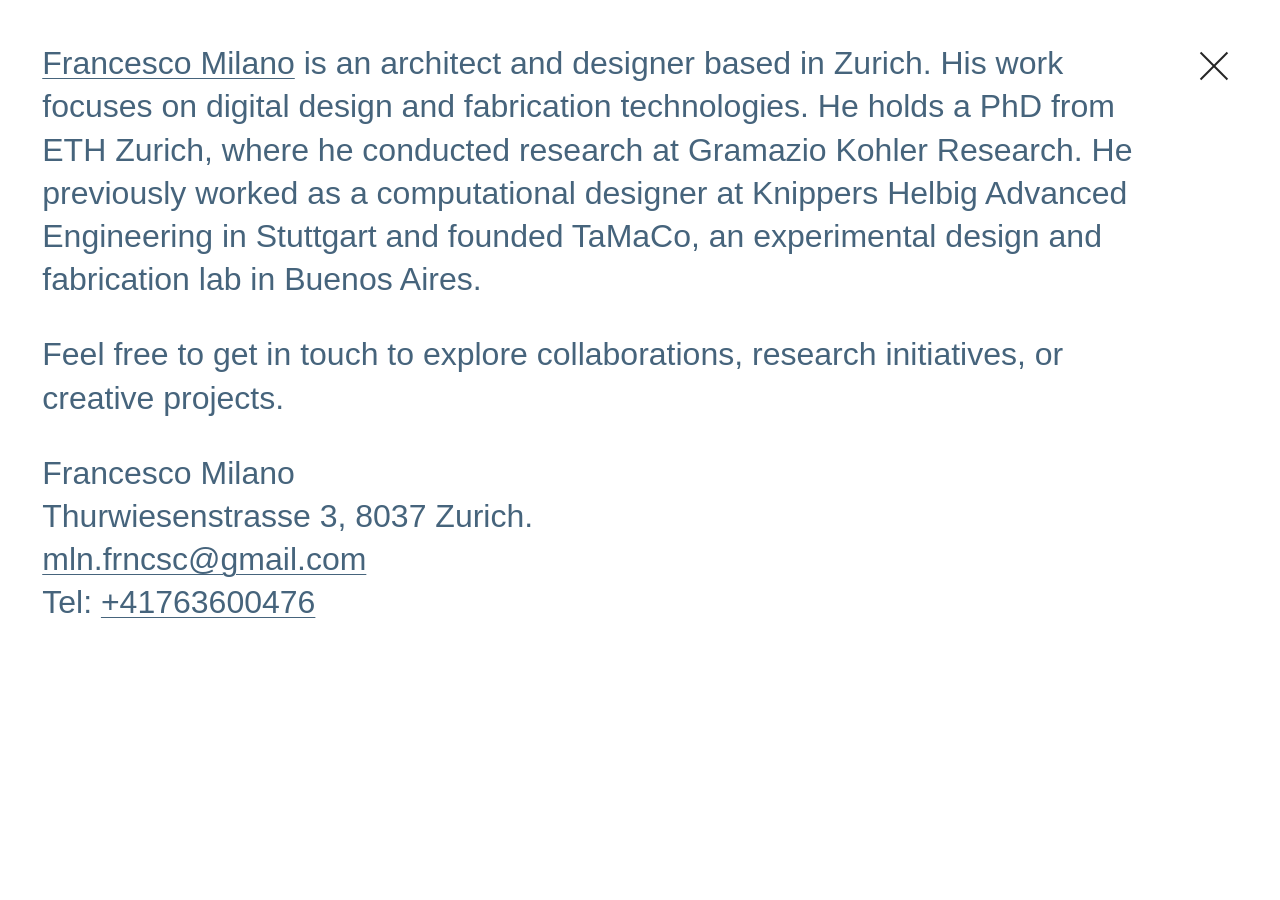
==== about.html @ bce86efb "bio" ====
<!doctype html>
<html lang="en">
  <head>
    <meta charset="utf-8">
    <meta name="viewport" content="width=device-width, initial-scale=1">
    <meta name="description" content="Francesco Milano is an architect and designer based in Zurich. Biography and contact information.">
    <title>Biography — Francesco Milano</title>
    <link rel="stylesheet" href="./styles.css">
  </head>
  <body class="about-page">
    <a class="close-project" href="./index.html" aria-label="Close biography and return to homepage"></a>
    <main>
      <article class="biography" aria-label="Biography and contact information">
        <p><a href="https://francescomilano.ch/#about">Francesco Milano</a> is an architect and designer based in Zurich. His work focuses on digital design and fabrication technologies. He holds a PhD from ETH Zurich, where he conducted research at Gramazio Kohler Research. He previously worked as a computational designer at Knippers Helbig Advanced Engineering in Stuttgart and founded TaMaCo, an experimental design and fabrication lab in Buenos Aires.</p>
        <p>Feel free to get in touch to explore collaborations, research initiatives, or creative projects.</p>
        <address>
          Francesco Milano<br>
          Thurwiesenstrasse 3, 8037 Zurich.<br>
          <a href="mailto:mln.frncsc@gmail.com">mln.frncsc@gmail.com</a><br>
          Tel: <a href="tel:+41763600476">+41763600476</a>
        </address>
      </article>
    </main>
  </body>
</html>
---- styles.css ----
:root {
  font-family: "Helvetica Neue", Helvetica, Arial, sans-serif;
  color: #252525;
  background: #fff;
  font-synthesis: none;
}

* { box-sizing: border-box; }

body {
  margin: 0;
  min-height: 100vh;
  min-height: 100svh;
  padding: clamp(24px, 3.3vw, 68px);
  display: flex;
  flex-direction: column;
}

header, main { position: relative; z-index: 1; }
header { pointer-events: none; }
.home-name { pointer-events: auto; color: inherit; text-decoration: none; }
.home-name:focus-visible { outline: 2px solid currentColor; outline-offset: 6px; }
h1 {
  margin: 0;
  font-size: clamp(36px, 4.15vw, 88px);
  line-height: 1.08;
  letter-spacing: -0.035em;
  font-weight: 700;
}

main { margin-top: auto; padding-top: 120px; }
#projects {
  font-size: clamp(21px, 1.55vw, 34px);
  line-height: 1.3;
  letter-spacing: 0.005em;
}
.project {
  display: inline;
  padding: 0;
  border: 0;
  background: none;
  color: inherit;
  font: inherit;
  text-align: left;
  text-decoration: none;
  cursor: pointer;
  -webkit-tap-highlight-color: transparent;
}
.project-title { font-weight: 400; }
.project-subtitle { color: #777; font-weight: 300; }
/* Thicken the lettering without changing glyph widths or line wrapping. */
.project.is-active .project-title { -webkit-text-stroke: 0.025em currentColor; }
.project:focus-visible { outline: 1px solid currentColor; outline-offset: 4px; }

.preview {
  position: fixed;
  inset: 0;
  display: grid;
  place-items: center;
  pointer-events: none;
  z-index: 0;
  visibility: hidden;
}
.preview.is-visible { visibility: visible; }
.preview img {
  display: block;
  width: 34vw;
  max-width: 800px;
  max-height: 56vh;
  object-fit: contain;
}

.project-page main { margin-top: 0; padding-top: 0; }
.project-heading { padding-right: 70px; }
.project-page h1 { overflow-wrap: anywhere; }
.project-page .subtitle {
  margin: 16px 0 32px;
  color: #777;
  font-size: clamp(22px, 2.2vw, 44px);
  font-weight: 300;
  line-height: 1.25;
}
.credits { margin: 0; font-size: 16px; line-height: 1.6; color: #777; }
.credits dt { color: #252525; }
.credits dd { margin: 0 0 12px; }
.close-project {
  position: fixed;
  top: clamp(24px, 3.3vw, 68px);
  right: clamp(24px, 3.3vw, 68px);
  width: 48px;
  height: 48px;
  z-index: 3;
  background: #fff;
  color: #252525;
}
.close-project::before, .close-project::after {
  content: "";
  position: absolute;
  top: 23px;
  left: 5px;
  width: 38px;
  height: 2px;
  background: currentColor;
  transform: rotate(45deg);
}
.close-project::after { transform: rotate(-45deg); }
.close-project:focus-visible { outline: 2px solid currentColor; outline-offset: 4px; }
.project-content { margin-top: clamp(48px, 7vw, 140px); }
.content-block { margin: 0 0 clamp(28px, 4vw, 80px); }
.content-block img { display: block; width: 100%; height: auto; }
.image-row { display: grid; grid-template-columns: repeat(var(--columns), minmax(0, 1fr)); gap: clamp(10px, 1.5vw, 30px); }
.image-row figure { margin: 0; }
.content-block figcaption { margin-top: 10px; color: #777; font-size: 14px; line-height: 1.4; }
.text-block { max-width: 850px; font-size: clamp(20px, 1.6vw, 30px); line-height: 1.5; white-space: pre-line; }

.about-page { color: #46647c; }
.about-page main { margin-top: 0; padding-top: 0; padding-right: 70px; }
.biography { max-width: 1250px; font-size: clamp(24px, 2.5vw, 48px); line-height: 1.35; font-weight: 300; }
.biography p { margin: 0 0 1em; }
.biography a { color: inherit; text-decoration-thickness: 1px; text-underline-offset: 0.12em; }
.biography a:hover { text-decoration-thickness: 2px; }
.biography address { font: inherit; overflow-wrap: anywhere; }

@media (max-width: 600px) {
  body { padding: 28px 22px; }
  h1 { font-size: clamp(34px, 8.5vw, 50px); }
  main { padding-top: 220px; }
  #projects { font-size: 22px; line-height: 1.4; }
  .preview img { width: 82vw; max-height: 45svh; }
  .project-page main { padding-top: 0; }
  .close-project { top: 28px; right: 22px; width: 36px; height: 36px; }
  .close-project::before, .close-project::after { top: 17px; left: 3px; width: 30px; }
  .project-heading { padding-right: 50px; }
  .image-row { grid-template-columns: repeat(2, minmax(0, 1fr)); }
  .about-page main { padding-top: 0; padding-right: 0; }
  .biography p:first-child { padding-right: 48px; }
}
@media (max-width: 380px) {
  .image-row { grid-template-columns: 1fr; }
}
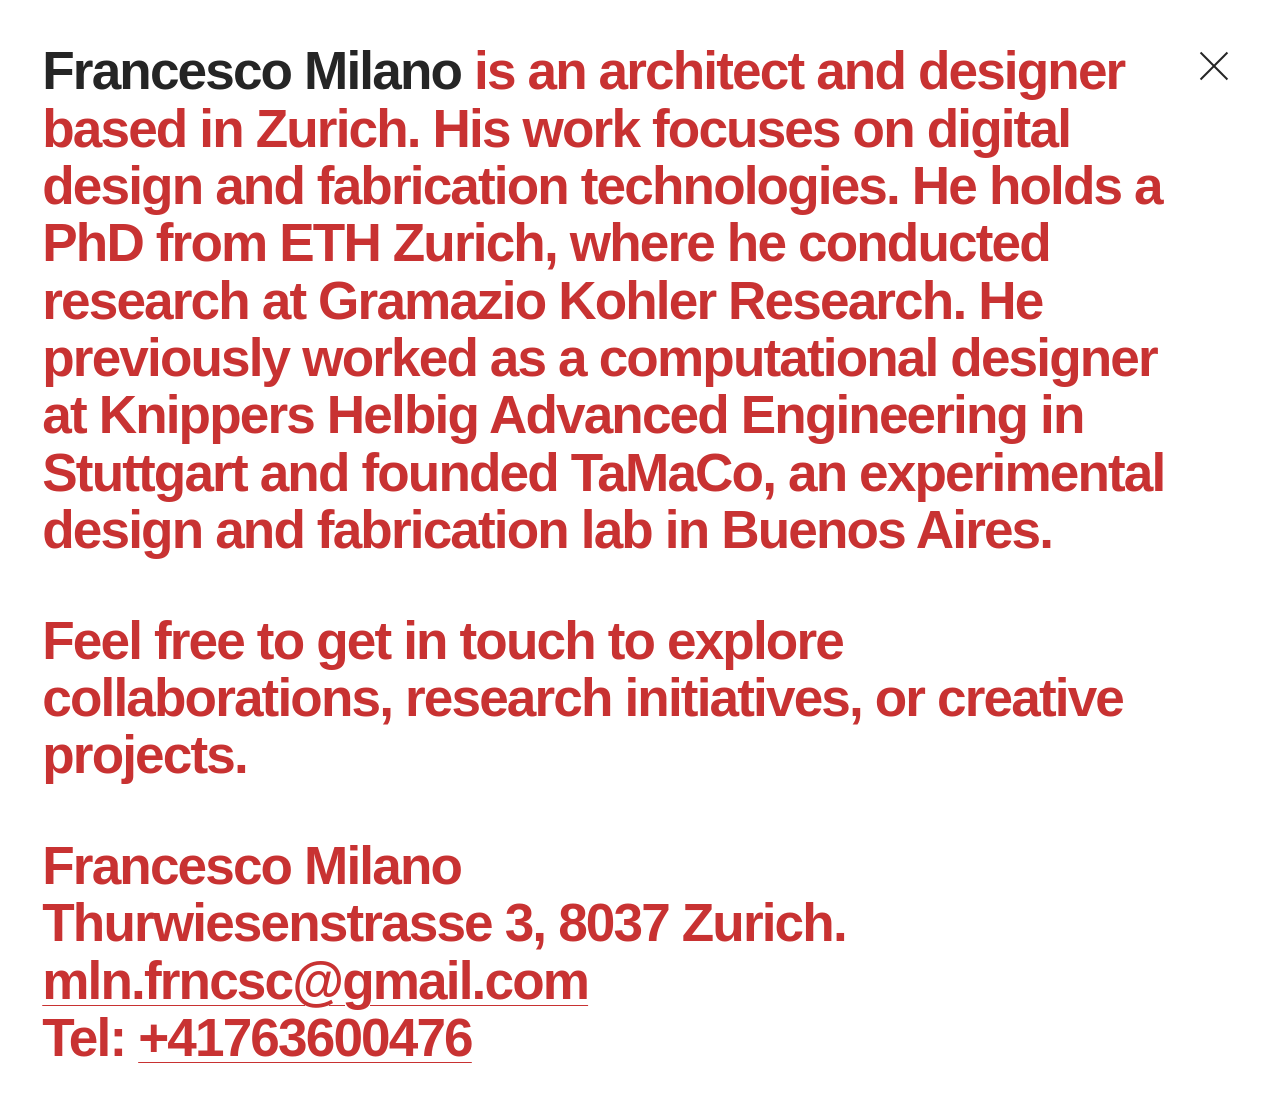
==== commit 9a57a40b: "bio 2" ====
--- a/about.html
+++ b/about.html
@@ -11,7 +11,7 @@
     <a class="close-project" href="./index.html" aria-label="Close biography and return to homepage"></a>
     <main>
       <article class="biography" aria-label="Biography and contact information">
-        <p><a href="https://francescomilano.ch/#about">Francesco Milano</a> is an architect and designer based in Zurich. His work focuses on digital design and fabrication technologies. He holds a PhD from ETH Zurich, where he conducted research at Gramazio Kohler Research. He previously worked as a computational designer at Knippers Helbig Advanced Engineering in Stuttgart and founded TaMaCo, an experimental design and fabrication lab in Buenos Aires.</p>
+        <p><a class="biography-name" href="https://francescomilano.ch/#about">Francesco Milano</a> is an architect and designer based in Zurich. His work focuses on digital design and fabrication technologies. He holds a PhD from ETH Zurich, where he conducted research at Gramazio Kohler Research. He previously worked as a computational designer at Knippers Helbig Advanced Engineering in Stuttgart and founded TaMaCo, an experimental design and fabrication lab in Buenos Aires.</p>
         <p>Feel free to get in touch to explore collaborations, research initiatives, or creative projects.</p>
         <address>
           Francesco Milano<br>
--- a/styles.css
+++ b/styles.css
@@ -113,11 +113,18 @@
 .content-block figcaption { margin-top: 10px; color: #777; font-size: 14px; line-height: 1.4; }
 .text-block { max-width: 850px; font-size: clamp(20px, 1.6vw, 30px); line-height: 1.5; white-space: pre-line; }
 
-.about-page { color: #46647c; }
+.about-page { color: #c83232; }
 .about-page main { margin-top: 0; padding-top: 0; padding-right: 70px; }
-.biography { max-width: 1250px; font-size: clamp(24px, 2.5vw, 48px); line-height: 1.35; font-weight: 300; }
+.biography {
+  font-size: clamp(36px, 4.15vw, 88px);
+  line-height: 1.08;
+  letter-spacing: -0.035em;
+  font-weight: 700;
+  text-align: left;
+}
 .biography p { margin: 0 0 1em; }
 .biography a { color: inherit; text-decoration-thickness: 1px; text-underline-offset: 0.12em; }
+.biography .biography-name { color: #252525; text-decoration: none; }
 .biography a:hover { text-decoration-thickness: 2px; }
 .biography address { font: inherit; overflow-wrap: anywhere; }
 
@@ -133,7 +140,8 @@
   .project-heading { padding-right: 50px; }
   .image-row { grid-template-columns: repeat(2, minmax(0, 1fr)); }
   .about-page main { padding-top: 0; padding-right: 0; }
-  .biography p:first-child { padding-right: 48px; }
+  .biography { font-size: clamp(34px, 8.5vw, 50px); }
+  .about-page main { padding-right: 48px; }
 }
 @media (max-width: 380px) {
   .image-row { grid-template-columns: 1fr; }
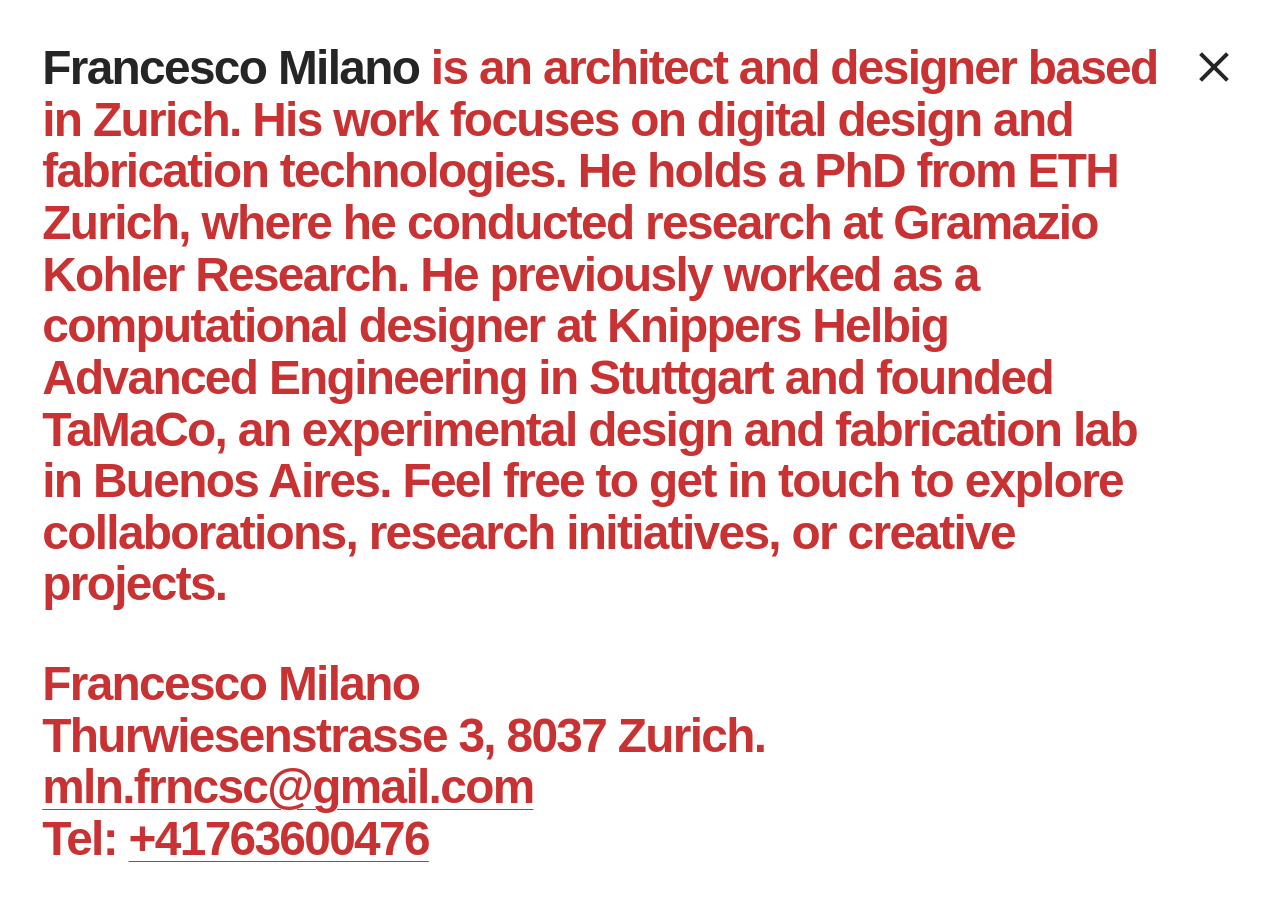
==== commit 8516055c: "bibliography" ====
--- a/about.html
+++ b/about.html
@@ -11,8 +11,7 @@
     <a class="close-project" href="./index.html" aria-label="Close biography and return to homepage"></a>
     <main>
       <article class="biography" aria-label="Biography and contact information">
-        <p><a class="biography-name" href="https://francescomilano.ch/#about">Francesco Milano</a> is an architect and designer based in Zurich. His work focuses on digital design and fabrication technologies. He holds a PhD from ETH Zurich, where he conducted research at Gramazio Kohler Research. He previously worked as a computational designer at Knippers Helbig Advanced Engineering in Stuttgart and founded TaMaCo, an experimental design and fabrication lab in Buenos Aires.</p>
-        <p>Feel free to get in touch to explore collaborations, research initiatives, or creative projects.</p>
+        <p><span class="biography-name">Francesco Milano</span> is an architect and designer based in Zurich. His work focuses on digital design and fabrication technologies. He holds a PhD from ETH Zurich, where he conducted research at Gramazio Kohler Research. He previously worked as a computational designer at Knippers Helbig Advanced Engineering in Stuttgart and founded TaMaCo, an experimental design and fabrication lab in Buenos Aires. Feel free to get in touch to explore collaborations, research initiatives, or creative projects.</p>
         <address>
           Francesco Milano<br>
           Thurwiesenstrasse 3, 8037 Zurich.<br>
--- a/styles.css
+++ b/styles.css
@@ -19,6 +19,7 @@
 header, main { position: relative; z-index: 1; }
 header { pointer-events: none; }
 .home-name { pointer-events: auto; color: inherit; text-decoration: none; }
+header h1 { font-size: clamp(32.4px, 3.735vw, 79.2px); }
 .home-name:focus-visible { outline: 2px solid currentColor; outline-offset: 6px; }
 h1 {
   margin: 0;
@@ -46,8 +47,8 @@
   cursor: pointer;
   -webkit-tap-highlight-color: transparent;
 }
-.project-title { font-weight: 400; }
-.project-subtitle { color: #777; font-weight: 300; }
+.project-title { font-weight: 700; }
+.project-subtitle { color: #252525; font-weight: 400; }
 /* Thicken the lettering without changing glyph widths or line wrapping. */
 .project.is-active .project-title { -webkit-text-stroke: 0.025em currentColor; }
 .project:focus-visible { outline: 1px solid currentColor; outline-offset: 4px; }
@@ -70,19 +71,39 @@
   object-fit: contain;
 }
 
-.project-page main { margin-top: 0; padding-top: 0; }
-.project-heading { padding-right: 70px; }
-.project-page h1 { overflow-wrap: anywhere; }
+.project-page { --project-gap: clamp(24px, 2vw, 40px); }
+.project-page main {
+  margin-top: 0;
+  padding-top: 0;
+  display: flex;
+  flex-direction: column;
+  gap: var(--project-gap);
+}
+.project-heading {
+  padding-right: 70px;
+  display: flex;
+  flex-direction: column;
+  gap: var(--project-gap);
+}
+.project-page h1 { overflow-wrap: anywhere; line-height: 1; }
 .project-page .subtitle {
-  margin: 16px 0 32px;
-  color: #777;
+  margin: 0;
+  color: #252525;
   font-size: clamp(22px, 2.2vw, 44px);
   font-weight: 300;
-  line-height: 1.25;
+  line-height: 1;
 }
-.credits { margin: 0; font-size: 16px; line-height: 1.6; color: #777; }
-.credits dt { color: #252525; }
-.credits dd { margin: 0 0 12px; }
+.credits { margin: 0; font-size: 16px; line-height: 1; color: #252525; }
+/* Measure heading gaps from the visible letter edges where supported. */
+.project-page h1, .project-page .subtitle, .credits {
+  text-box-trim: trim-both;
+  text-box-edge: cap alphabetic;
+}
+.credits dt { display: inline; color: #252525; }
+.credits dt::after { content: ": "; }
+.credits dd { display: inline; margin: 0; }
+.credits dd:not(:last-child)::after { content: ""; display: block; height: 12px; }
+.credits dd:last-child { margin-bottom: 0; }
 .close-project {
   position: fixed;
   top: clamp(24px, 3.3vw, 68px);
@@ -99,24 +120,35 @@
   top: 23px;
   left: 5px;
   width: 38px;
-  height: 2px;
+  height: 4px;
   background: currentColor;
   transform: rotate(45deg);
 }
 .close-project::after { transform: rotate(-45deg); }
 .close-project:focus-visible { outline: 2px solid currentColor; outline-offset: 4px; }
-.project-content { margin-top: clamp(48px, 7vw, 140px); }
-.content-block { margin: 0 0 clamp(28px, 4vw, 80px); }
+.project-content {
+  display: flex;
+  flex-direction: column;
+  gap: var(--project-gap);
+}
+.content-block { margin: 0; }
 .content-block img { display: block; width: 100%; height: auto; }
+.video-block { aspect-ratio: 16 / 9; }
+.video-block iframe { display: block; width: 100%; height: 100%; border: 0; }
 .image-row { display: grid; grid-template-columns: repeat(var(--columns), minmax(0, 1fr)); gap: clamp(10px, 1.5vw, 30px); }
 .image-row figure { margin: 0; }
 .content-block figcaption { margin-top: 10px; color: #777; font-size: 14px; line-height: 1.4; }
 .text-block { max-width: 850px; font-size: clamp(20px, 1.6vw, 30px); line-height: 1.5; white-space: pre-line; }
+.project-page[data-project="livmats"] .text-block {
+  max-width: none;
+  text-align: justify;
+  hyphens: auto;
+}
 
 .about-page { color: #c83232; }
 .about-page main { margin-top: 0; padding-top: 0; padding-right: 70px; }
 .biography {
-  font-size: clamp(36px, 4.15vw, 88px);
+  font-size: clamp(32.4px, 3.735vw, 79.2px);
   line-height: 1.08;
   letter-spacing: -0.035em;
   font-weight: 700;
@@ -131,6 +163,7 @@
 @media (max-width: 600px) {
   body { padding: 28px 22px; }
   h1 { font-size: clamp(34px, 8.5vw, 50px); }
+  header h1 { font-size: clamp(30.6px, 7.65vw, 45px); }
   main { padding-top: 220px; }
   #projects { font-size: 22px; line-height: 1.4; }
   .preview img { width: 82vw; max-height: 45svh; }
@@ -140,7 +173,7 @@
   .project-heading { padding-right: 50px; }
   .image-row { grid-template-columns: repeat(2, minmax(0, 1fr)); }
   .about-page main { padding-top: 0; padding-right: 0; }
-  .biography { font-size: clamp(34px, 8.5vw, 50px); }
+  .biography { font-size: clamp(30.6px, 7.65vw, 45px); }
   .about-page main { padding-right: 48px; }
 }
 @media (max-width: 380px) {
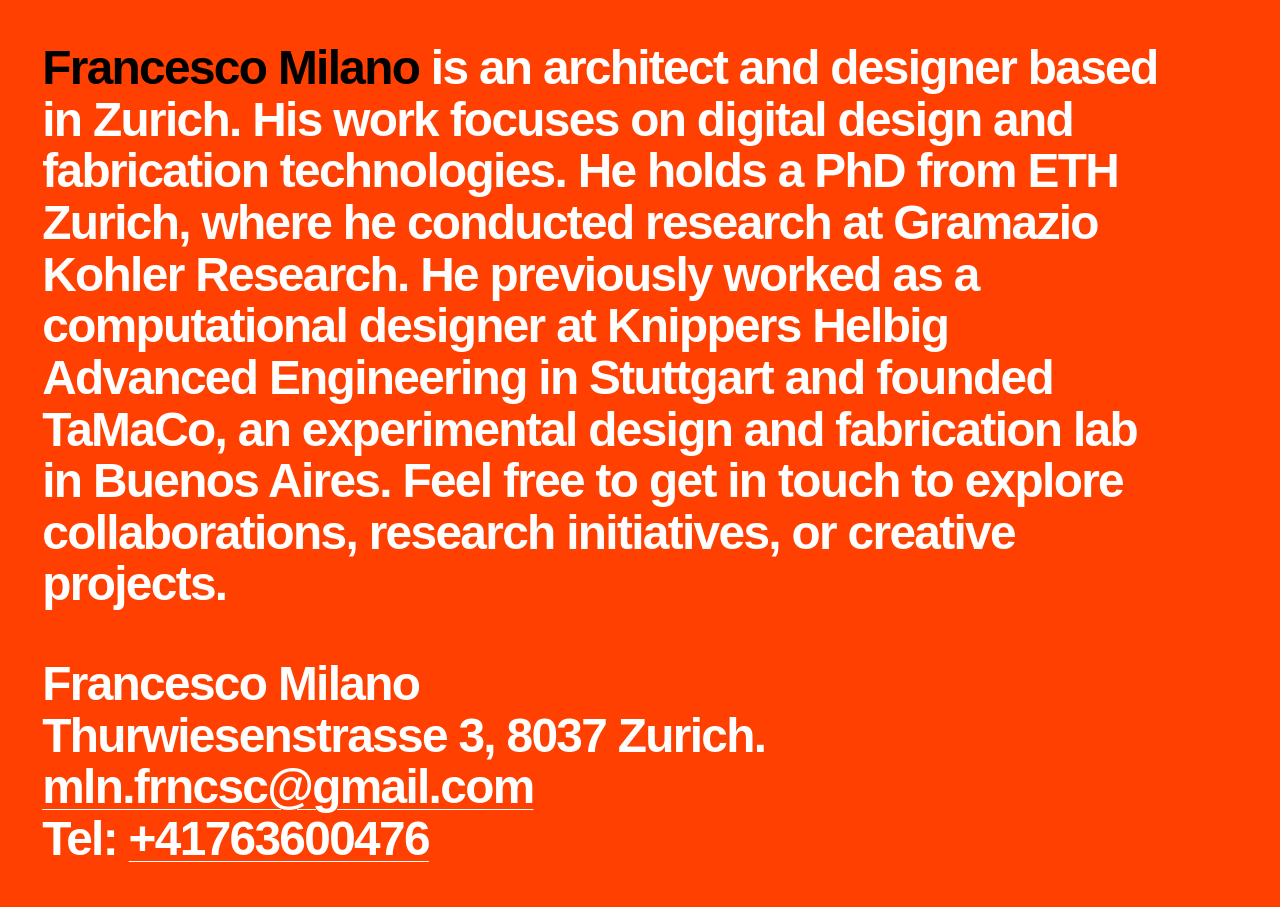
==== commit 959f9a10: "new pages" ====
--- a/about.html
+++ b/about.html
@@ -8,10 +8,9 @@
     <link rel="stylesheet" href="./styles.css">
   </head>
   <body class="about-page">
-    <a class="close-project" href="./index.html" aria-label="Close biography and return to homepage"></a>
     <main>
       <article class="biography" aria-label="Biography and contact information">
-        <p><span class="biography-name">Francesco Milano</span> is an architect and designer based in Zurich. His work focuses on digital design and fabrication technologies. He holds a PhD from ETH Zurich, where he conducted research at Gramazio Kohler Research. He previously worked as a computational designer at Knippers Helbig Advanced Engineering in Stuttgart and founded TaMaCo, an experimental design and fabrication lab in Buenos Aires. Feel free to get in touch to explore collaborations, research initiatives, or creative projects.</p>
+        <p><a class="biography-name" href="./index.html" aria-label="Francesco Milano — return to homepage">Francesco Milano</a> is an architect and designer based in Zurich. His work focuses on digital design and fabrication technologies. He holds a PhD from ETH Zurich, where he conducted research at Gramazio Kohler Research. He previously worked as a computational designer at Knippers Helbig Advanced Engineering in Stuttgart and founded TaMaCo, an experimental design and fabrication lab in Buenos Aires. Feel free to get in touch to explore collaborations, research initiatives, or creative projects.</p>
         <address>
           Francesco Milano<br>
           Thurwiesenstrasse 3, 8037 Zurich.<br>
--- a/styles.css
+++ b/styles.css
@@ -3,6 +3,7 @@
   color: #252525;
   background: #fff;
   font-synthesis: none;
+  --page-side-margin: clamp(24px, 3.3vw, 68px);
 }
 
 * { box-sizing: border-box; }
@@ -11,7 +12,7 @@
   margin: 0;
   min-height: 100vh;
   min-height: 100svh;
-  padding: clamp(24px, 3.3vw, 68px);
+  padding: clamp(24px, 3.3vw, 68px) var(--page-side-margin);
   display: flex;
   flex-direction: column;
 }
@@ -34,6 +35,7 @@
   font-size: clamp(21px, 1.55vw, 34px);
   line-height: 1.3;
   letter-spacing: 0.005em;
+  text-align: left;
 }
 .project {
   display: inline;
@@ -48,6 +50,8 @@
   -webkit-tap-highlight-color: transparent;
 }
 .project-title { font-weight: 700; }
+/* Trailing spacing keeps links flush left when they wrap onto a new line. */
+.project:not(:last-child) { margin-right: 0.75em; }
 .project-subtitle { color: #252525; font-weight: 400; }
 /* Thicken the lettering without changing glyph widths or line wrapping. */
 .project.is-active .project-title { -webkit-text-stroke: 0.025em currentColor; }
@@ -65,13 +69,16 @@
 .preview.is-visible { visibility: visible; }
 .preview img {
   display: block;
-  width: 34vw;
-  max-width: 800px;
-  max-height: 56vh;
+  width: 42vw;
+  max-width: 1000px;
+  max-height: 65vh;
   object-fit: contain;
 }
 
-.project-page { --project-gap: clamp(24px, 2vw, 40px); }
+.project-page {
+  --project-gap: clamp(24px, 2vw, 40px);
+  --page-side-margin: 20vw;
+}
 .project-page main {
   margin-top: 0;
   padding-top: 0;
@@ -79,8 +86,15 @@
   flex-direction: column;
   gap: var(--project-gap);
 }
+.project-home {
+  margin-bottom: var(--project-gap);
+  font-size: clamp(32.4px, 3.735vw, 79.2px);
+  font-weight: 700;
+  line-height: 1.08;
+  letter-spacing: -0.035em;
+}
 .project-heading {
-  padding-right: 70px;
+  padding-right: 0;
   display: flex;
   flex-direction: column;
   gap: var(--project-gap);
@@ -107,7 +121,7 @@
 .close-project {
   position: fixed;
   top: clamp(24px, 3.3vw, 68px);
-  right: clamp(24px, 3.3vw, 68px);
+  right: var(--page-side-margin);
   width: 48px;
   height: 48px;
   z-index: 3;
@@ -138,14 +152,19 @@
 .image-row { display: grid; grid-template-columns: repeat(var(--columns), minmax(0, 1fr)); gap: clamp(10px, 1.5vw, 30px); }
 .image-row figure { margin: 0; }
 .content-block figcaption { margin-top: 10px; color: #777; font-size: 14px; line-height: 1.4; }
-.text-block { max-width: 850px; font-size: clamp(20px, 1.6vw, 30px); line-height: 1.5; white-space: pre-line; }
-.project-page[data-project="livmats"] .text-block {
+.text-block {
   max-width: none;
+  font-size: clamp(20px, 1.6vw, 30px);
+  line-height: 1.5;
+  white-space: pre-line;
   text-align: justify;
   hyphens: auto;
-}
-
-.about-page { color: #c83232; }
+  text-box-trim: trim-both;
+  text-box-edge: cap alphabetic;
+}
+
+.about-page { color: #fff; background: #ff4000; }
+.about-page .close-project { color: #fff; background: #ff4000; }
 .about-page main { margin-top: 0; padding-top: 0; padding-right: 70px; }
 .biography {
   font-size: clamp(32.4px, 3.735vw, 79.2px);
@@ -156,9 +175,16 @@
 }
 .biography p { margin: 0 0 1em; }
 .biography a { color: inherit; text-decoration-thickness: 1px; text-underline-offset: 0.12em; }
-.biography .biography-name { color: #252525; text-decoration: none; }
+.biography .biography-name { color: #000; text-decoration: none; }
 .biography a:hover { text-decoration-thickness: 2px; }
 .biography address { font: inherit; overflow-wrap: anywhere; }
+
+@media (min-width: 601px) {
+  .project-page .close-project {
+    right: calc(var(--page-side-margin) / 2);
+    transform: translateX(50%);
+  }
+}
 
 @media (max-width: 600px) {
   body { padding: 28px 22px; }
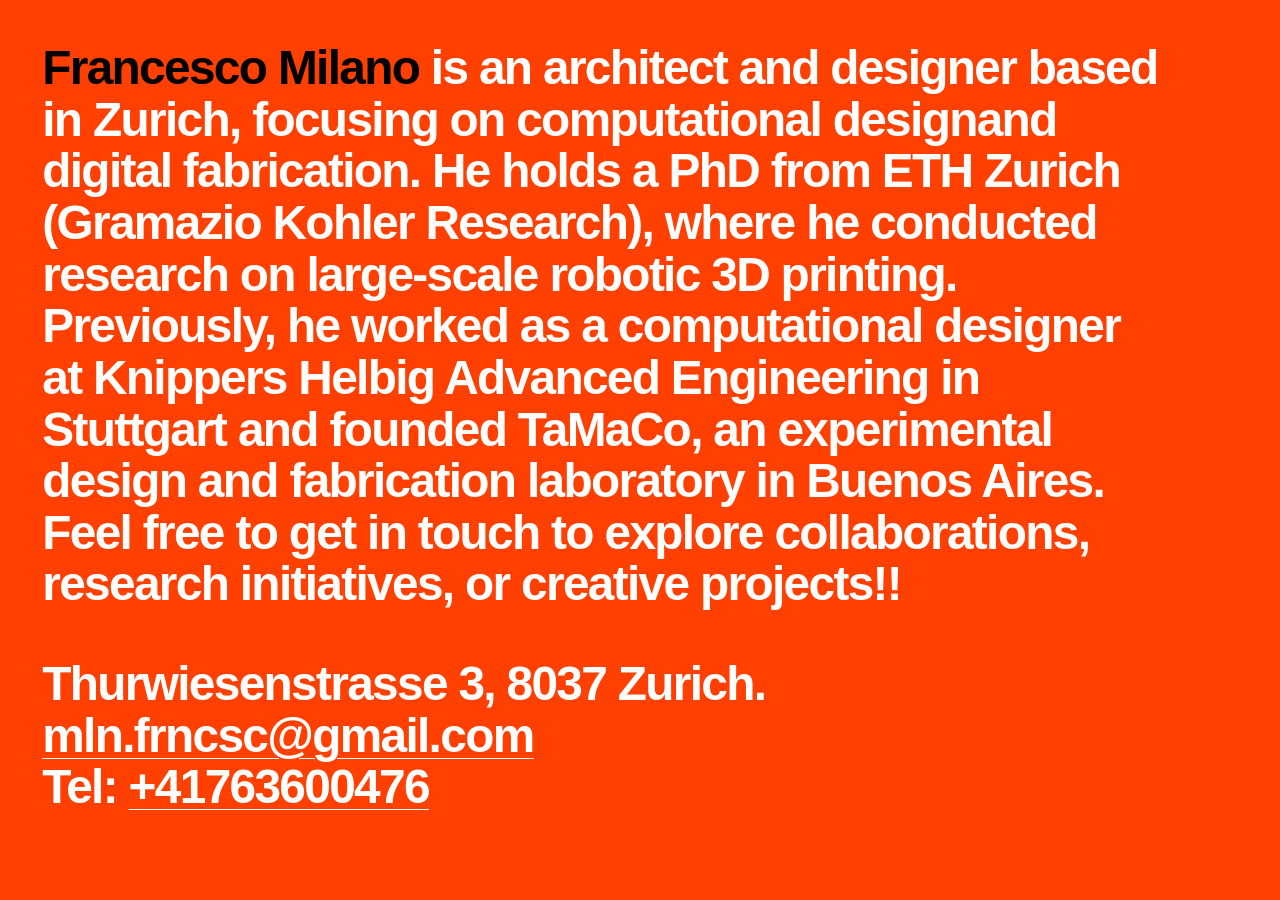
==== commit 5122cf52: "last edit" ====
--- a/about.html
+++ b/about.html
@@ -10,9 +10,10 @@
   <body class="about-page">
     <main>
       <article class="biography" aria-label="Biography and contact information">
-        <p><a class="biography-name" href="./index.html" aria-label="Francesco Milano — return to homepage">Francesco Milano</a> is an architect and designer based in Zurich. His work focuses on digital design and fabrication technologies. He holds a PhD from ETH Zurich, where he conducted research at Gramazio Kohler Research. He previously worked as a computational designer at Knippers Helbig Advanced Engineering in Stuttgart and founded TaMaCo, an experimental design and fabrication lab in Buenos Aires. Feel free to get in touch to explore collaborations, research initiatives, or creative projects.</p>
+        <p><a class="biography-name" href="./index.html" aria-label="Francesco Milano — return to homepage">Francesco Milano </a> is an architect and designer based in Zurich, focusing on computational designand digital fabrication. 
+        He holds a PhD from ETH Zurich (Gramazio Kohler Research), where he conducted research on large-scale robotic 3D printing. Previously, he worked as a computational designer at Knippers Helbig Advanced Engineering in Stuttgart and founded TaMaCo, an experimental design and fabrication laboratory in Buenos Aires. Feel free to get in touch to explore collaborations, research initiatives, or creative projects!! </p>
+
         <address>
-          Francesco Milano<br>
           Thurwiesenstrasse 3, 8037 Zurich.<br>
           <a href="mailto:mln.frncsc@gmail.com">mln.frncsc@gmail.com</a><br>
           Tel: <a href="tel:+41763600476">+41763600476</a>
--- a/styles.css
+++ b/styles.css
@@ -85,13 +85,6 @@
   display: flex;
   flex-direction: column;
   gap: var(--project-gap);
-}
-.project-home {
-  margin-bottom: var(--project-gap);
-  font-size: clamp(32.4px, 3.735vw, 79.2px);
-  font-weight: 700;
-  line-height: 1.08;
-  letter-spacing: -0.035em;
 }
 .project-heading {
   padding-right: 0;
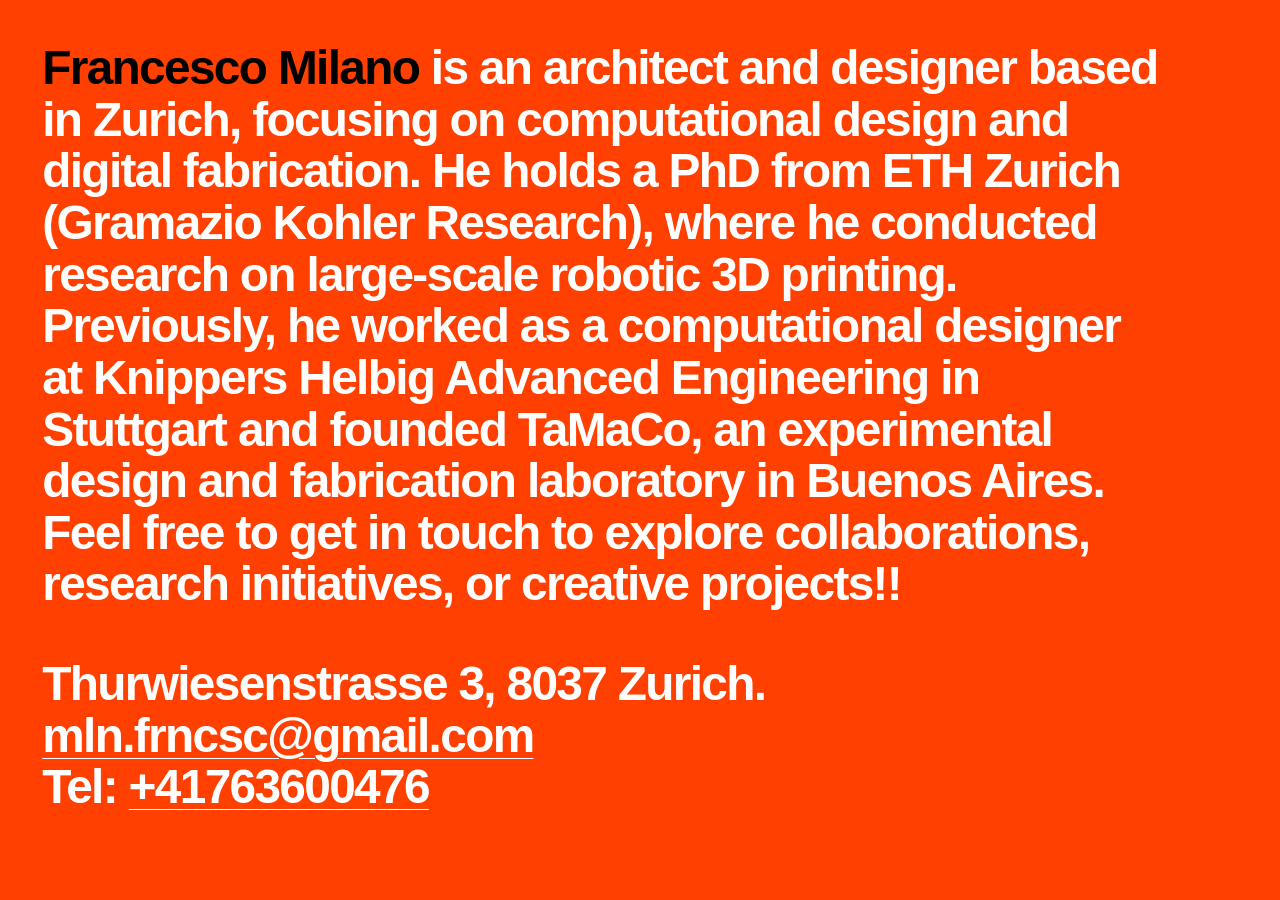
==== commit d4a8fcf1: "new pages" ====
--- a/about.html
+++ b/about.html
@@ -10,7 +10,7 @@
   <body class="about-page">
     <main>
       <article class="biography" aria-label="Biography and contact information">
-        <p><a class="biography-name" href="./index.html" aria-label="Francesco Milano — return to homepage">Francesco Milano </a> is an architect and designer based in Zurich, focusing on computational designand digital fabrication. 
+        <p><a class="biography-name" href="./index.html" aria-label="Francesco Milano — return to homepage">Francesco Milano </a> is an architect and designer based in Zurich, focusing on computational design and digital fabrication. 
         He holds a PhD from ETH Zurich (Gramazio Kohler Research), where he conducted research on large-scale robotic 3D printing. Previously, he worked as a computational designer at Knippers Helbig Advanced Engineering in Stuttgart and founded TaMaCo, an experimental design and fabrication laboratory in Buenos Aires. Feel free to get in touch to explore collaborations, research initiatives, or creative projects!! </p>
 
         <address>
